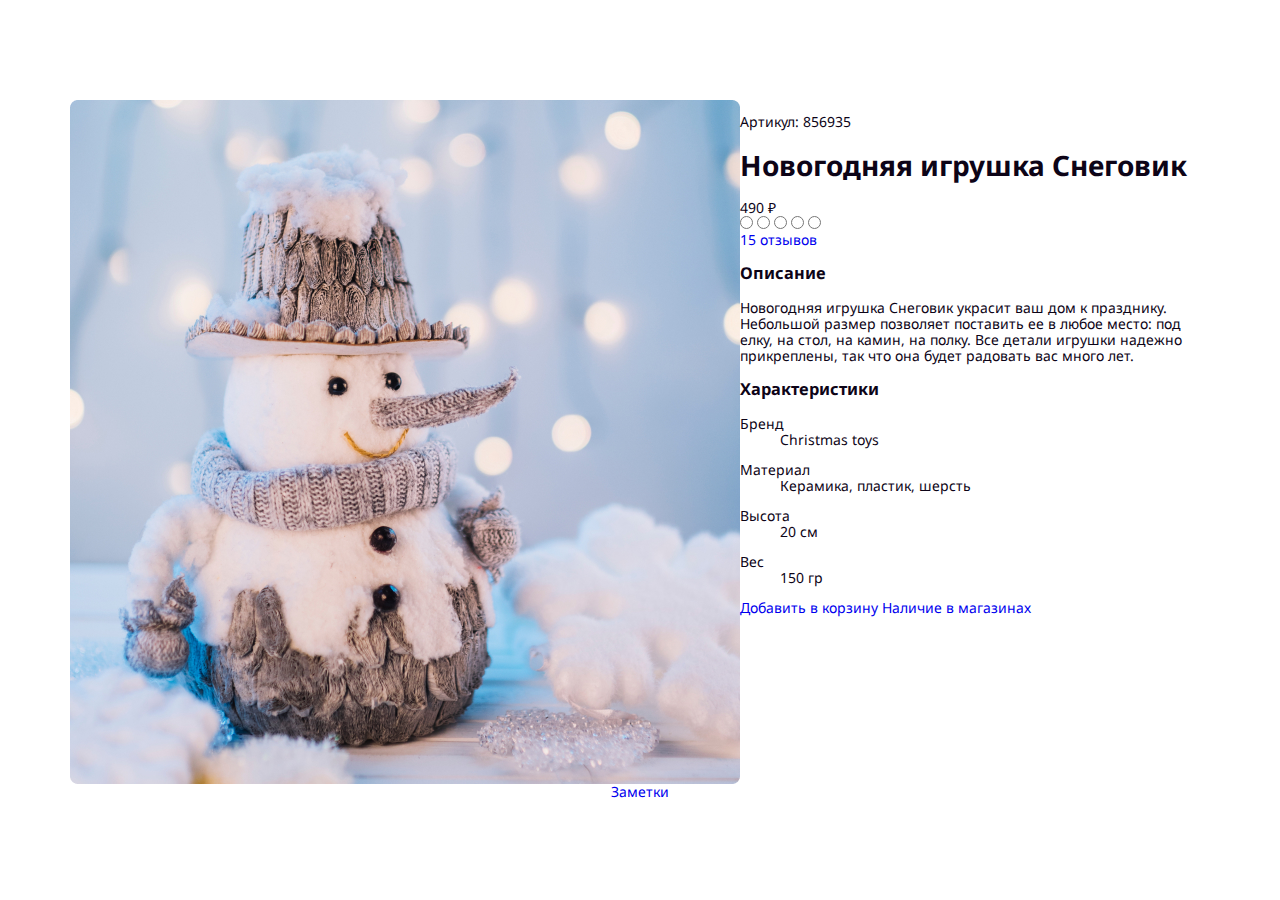
==== case-1/index.html @ 5279f248 "Добавляет правки общего оглавления списка навыков" ====
<!DOCTYPE html>
<html lang="ru">
<head>
  <meta charset="UTF-8">
  <meta http-equiv="X-UA-Compatible">
  <meta name="viewport" content="width=device-width, initial-scale=1.0">
  <title>Document</title>
  <link rel="preconnect" href="https://fonts.googleapis.com">
  <link rel="preconnect" href="https://fonts.gstatic.com" crossorigin>
  <link 
    href="https://fonts.googleapis.com/css2?family=Noto+Sans:wght@400;500;700&display=swap" 
    rel="stylesheet"
  >
  <link rel="stylesheet" href="../css/normalize.css">
  <link rel="stylesheet" href="css/case_1.css">
</head>
<body>
  <main class="case-1">
    <!-- Карточка -->
    <article class="card">
      <!-- Изображение -->
      <div class="card__img-wrap">
        <img 
          class="card__img"
          src="img/snowman.jpg" 
          width="670" height="684" 
          alt="Новогодняя игрушка Снеговик" 
          title="Новогодняя игрушка Снеговик"
        >
      </div>
      <!-- Информация -->
      <div class="card__info-wrap card-info">
        <p class="card-info__article">Артикул: 856935</p>
        <h1 class="card-info__title">Новогодняя игрушка Снеговик</h1>
        <div class="card-info__wrap1">
          <div class="card-info__price">490 &#8381;</div>
          <div class="card-info__rating rating">
            <!-- Установка рейтинга -->
            <div class="rating__area">
              <input type="radio" id="star-5" name="rating" value="5">
              <label for="star-5" title="Оценка «5»"></label>	
              <input type="radio" id="star-4" name="rating" value="4">
              <label for="star-4" title="Оценка «4»"></label>    
              <input type="radio" id="star-3" name="rating" value="3">
              <label for="star-3" title="Оценка «3»"></label>  
              <input type="radio" id="star-2" name="rating" value="2">
              <label for="star-2" title="Оценка «2»"></label>    
              <input type="radio" id="star-1" name="rating" value="1">
              <label for="star-1" title="Оценка «1»"></label>
            </div>
            <!-- Вывод рейтинга -->
            <div class="rating__result">
              <span class="active"></span>	
              <span class="active"></span>    
              <span class="active"></span>  
              <span></span>    
              <span></span>
            </div>
            <a class="card-info__link-to-reviews link" href="#">15 отзывов</a>
          </div>
        </div>
        <!-- Описание -->
        <div class="card-info__description description">
          <h3 class="description__title">Описание</h3>
          <p class="description__text">
            Новогодняя игрушка Снеговик украсит ваш дом
            к празднику. Небольшой размер позволяет поставить ее
            в любое место: под елку, на стол, на камин, на полку. Все детали игрушки 
            надежно прикреплены, так что она будет радовать вас много лет.
          </p>
        </div>
        <!-- Характеристики -->
        <div class="card-info__params params">
          <h3 class="params__title">Характеристики</h3>
          <dl class="params__list">
            <dt class="params__term">Бренд</dt>
            <dd class="params__value">Christmas toys</dd>
          </dl>
          <dl class="params__list">
            <dt class="params__term">Материал</dt>
            <dd class="params__value">Керамика, пластик, шерсть</dd>
          </dl>
          <dl class="params__list">
            <dt class="params__term">Высота</dt>
            <dd class="params__value">20 см</dd>
          </dl>
          <dl class="params__list">
            <dt class="params__term">Вес</dt>
            <dd class="params__value">150 гр</dd>
          </dl>
        </div>
        <!-- Ссылки -->
        <div class="card-info__buttons">
          <a href="#" class="button button--action card__button-add">
            Добавить в корзину
          </a>
          <a href="#" class="button button--arrow card__button-shop">
            Наличие в магазинах
          </a>
        </div>
      </div>
    </article>
    <a class="notes" href="notes.html">Заметки</a>
  </main>
</body>
</html>
---- case-1/css/case_1.css ----
/* Общие стили */

*, ** {
  box-sizing: border-box;
}

:root {
  --white: #ffffff;
  --main-text: #0D0417;
  --yellow: #F8D456;
  --gray: #797980;
  --l-gray: #B6B6BF;
}

html, body {
  width: 100%;
  height: 100%;
  margin: 0;
  padding: 0;
  background-color: var(--white);

  font-family: "Noto Sans", sans-serif;
  font-size: 14px;
  line-height: 19,6px;
  font-weight: 400;
  font-style: normal;
  color: var(--main-text);
}

a {
  text-decoration: none;
}

.case-1 {
  min-height: 100vh;
  display: flex;
  flex-direction: column;
  justify-content: center;
  align-items: center;
}

/* Карточка */

.card {
  display: flex;
  justify-content: space-between;
  align-items: flex-start;
}

/* Блок изображения */

.card__img-wrap {
  display: flex;
  max-width: 670px;
}

/* Блок инфо */

.card-info {
  max-width: 470px;
}

.card-info__article {
  
}
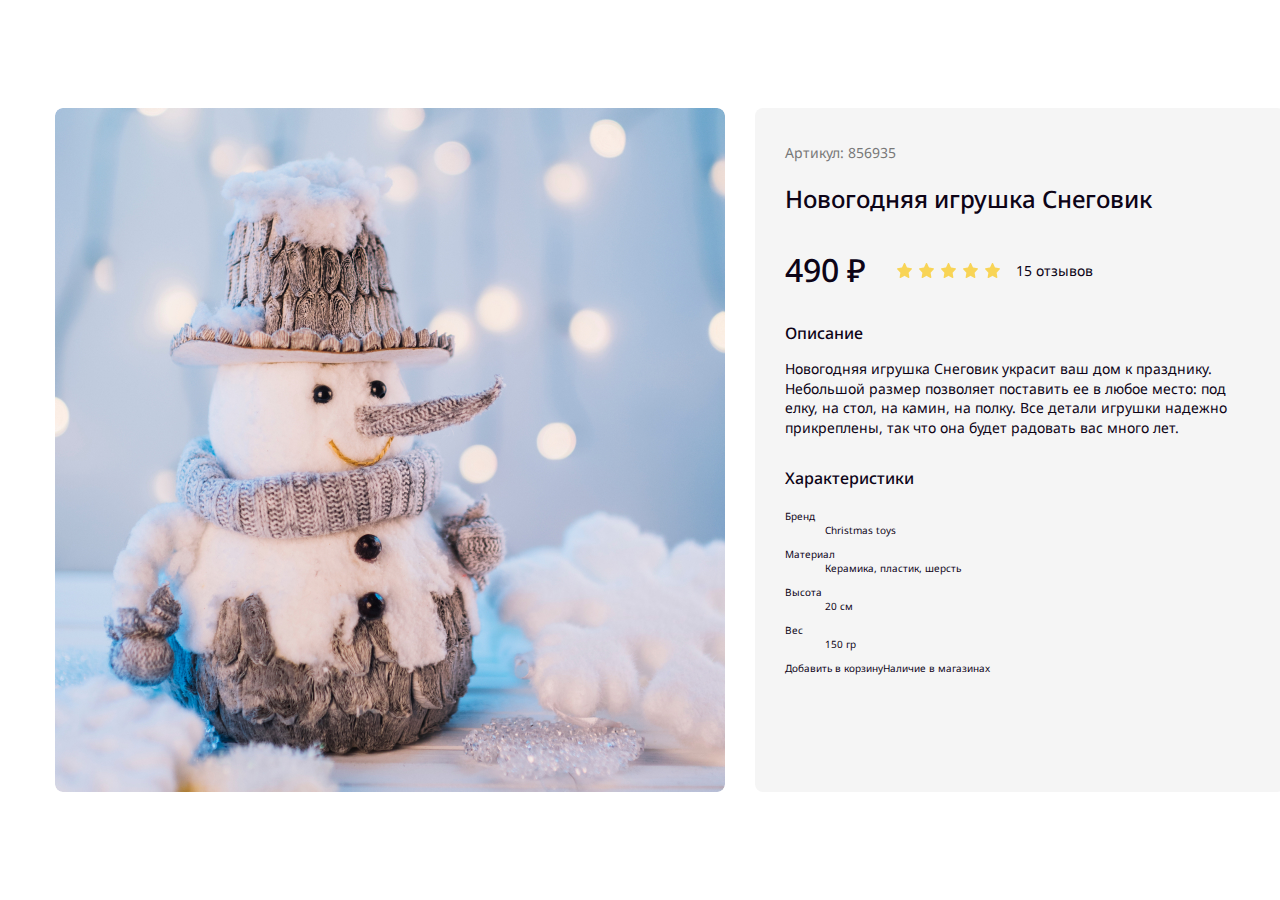
==== commit c26ace7d: "Добавляет часть стилей карточки снеговика" ====
--- a/case-1/index.html
+++ b/case-1/index.html
@@ -4,7 +4,7 @@
   <meta charset="UTF-8">
   <meta http-equiv="X-UA-Compatible">
   <meta name="viewport" content="width=device-width, initial-scale=1.0">
-  <title>Document</title>
+  <title>Карточка товара "Снеговик"</title>
   <link rel="preconnect" href="https://fonts.googleapis.com">
   <link rel="preconnect" href="https://fonts.gstatic.com" crossorigin>
   <link 
@@ -12,11 +12,10 @@
     rel="stylesheet"
   >
   <link rel="stylesheet" href="../css/normalize.css">
-  <link rel="stylesheet" href="css/case_1.css">
+  <link rel="stylesheet" href="css/main.css">
 </head>
 <body>
-  <main class="case-1">
-    <!-- Карточка -->
+  <main class="card-container">
     <article class="card">
       <!-- Изображение -->
       <div class="card__img-wrap">
@@ -32,32 +31,16 @@
       <div class="card__info-wrap card-info">
         <p class="card-info__article">Артикул: 856935</p>
         <h1 class="card-info__title">Новогодняя игрушка Снеговик</h1>
-        <div class="card-info__wrap1">
+        <div class="card-info__info">
           <div class="card-info__price">490 &#8381;</div>
-          <div class="card-info__rating rating">
-            <!-- Установка рейтинга -->
-            <div class="rating__area">
-              <input type="radio" id="star-5" name="rating" value="5">
-              <label for="star-5" title="Оценка «5»"></label>	
-              <input type="radio" id="star-4" name="rating" value="4">
-              <label for="star-4" title="Оценка «4»"></label>    
-              <input type="radio" id="star-3" name="rating" value="3">
-              <label for="star-3" title="Оценка «3»"></label>  
-              <input type="radio" id="star-2" name="rating" value="2">
-              <label for="star-2" title="Оценка «2»"></label>    
-              <input type="radio" id="star-1" name="rating" value="1">
-              <label for="star-1" title="Оценка «1»"></label>
-            </div>
-            <!-- Вывод рейтинга -->
-            <div class="rating__result">
-              <span class="active"></span>	
-              <span class="active"></span>    
-              <span class="active"></span>  
-              <span></span>    
-              <span></span>
-            </div>
-            <a class="card-info__link-to-reviews link" href="#">15 отзывов</a>
+          <div class="card-info__stars star-rate">
+            <img src="img/star.svg" alt="">
+            <img src="img/star.svg" alt="">
+            <img src="img/star.svg" alt="">
+            <img src="img/star.svg" alt="">
+            <img src="img/star.svg" alt="">
           </div>
+          <a class="link card-info__reviews" href="#">15 отзывов</a>
         </div>
         <!-- Описание -->
         <div class="card-info__description description">
@@ -100,7 +83,6 @@
         </div>
       </div>
     </article>
-    <a class="notes" href="notes.html">Заметки</a>
   </main>
 </body>
 </html>
--- a/case-1/css/main.css
+++ b/case-1/css/main.css
@@ -0,0 +1,183 @@
+/* Общие стили */
+
+*, ** {
+  box-sizing: border-box;
+}
+
+:root {
+  --white: #ffffff;
+  --main-text: #0D0417;
+  --yellow: #F8D456;
+  --gray: #797980;
+  --l-gray: #B6B6BF;
+  --info-color: #F5F5F5;
+}
+
+html, body {
+  width: 100%;
+  height: 100%;
+  margin: 0;
+  padding: 0;
+  background-color: var(--white);
+
+  font-family: "Noto Sans", sans-serif;
+  font-size: 10px;
+  line-height: 140%;
+  font-weight: 400;
+  font-style: normal;
+  color: var(--main-text);
+}
+
+a {
+  text-decoration: none;
+  color: inherit;
+}
+
+.link {
+  font-weight: 400;
+  font-size: 1.8rem;
+  line-height: 2.5rem;
+}
+
+.link:hover {
+  text-decoration: underline;
+  text-decoration-color: #000;
+}
+
+.link:visited {
+  color: #797980;
+}
+
+.link:focus {
+  text-decoration-color: var(--yellow);
+}
+
+.link[disabled] {
+  color: #B6B6BF;
+}
+
+.card-container {
+  min-height: 100vh;
+  display: flex;
+  flex-direction: column;
+  justify-content: center;
+  align-items: center;
+}
+
+/* Карточка */
+
+.card {
+  display: grid;
+  grid-template-columns: 67rem 47rem;
+  grid-column-gap: 3rem;
+}
+
+/* Блок изображения */
+
+.card__img-wrap {
+  display: flex;
+  max-width: 67rem;
+  object-fit: contain;
+}
+
+.card__img {
+  width: 67rem;
+  border-radius: 0.8rem;
+}
+
+/* Блок инфо */
+
+.card-info {
+  max-width: 47rem;
+  width: 47rem;
+
+  padding: 3.5rem 3rem;
+
+  background-color: var(--info-color);
+  border-radius: 0.8rem;
+}
+
+.card-info__article {
+  margin: 0;
+  margin-bottom: 2rem;
+
+  font-size: 1.4rem;
+  line-height: 1.9rem;
+  color: #787878;
+}
+
+.card-info__title {
+  margin: 0;
+  margin-bottom: 3.3rem;
+
+  font-weight: 500;
+  font-size: 2.4rem;
+  line-height: 3.3rem;
+}
+
+.card-info__info {
+  display: flex;
+  align-items: center;
+
+  margin-bottom: 3rem;
+}
+
+.card-info__price {
+  margin-right: 3rem;
+
+  font-weight: 500;
+  font-size: 3.2rem;
+  line-height: 4.4rem;
+}
+
+.star-rate {
+  display: flex;
+  align-items: center;
+}
+
+.star-rate img:not(:last-child) {
+  margin-right: 0.5rem;
+}
+
+.card-info__reviews {
+  margin-left: 1.5rem;
+  font-size: 1.4rem;
+  line-height: 1.9rem;
+}
+
+/* Описание */
+
+.description__title {
+  margin: 0;
+  margin-bottom: 1.5rem;
+
+  font-weight: 500;
+  font-size: 1.6rem;
+  line-height: 2.2rem;
+}
+
+.description__text {
+  margin: 0;
+  margin-bottom: 3rem;
+
+  font-size: 1.4rem;
+  line-height: 140%;
+}
+
+/* Характеристики */
+
+.params__title {
+  margin: 0;
+  margin-bottom: 2rem;
+
+  font-weight: 500;
+  font-size: 1.6rem;
+  line-height: 2.2rem;
+}
+
+/* Кнопки */
+
+.card-info__buttons {
+  display: flex;
+  align-items: center;
+}
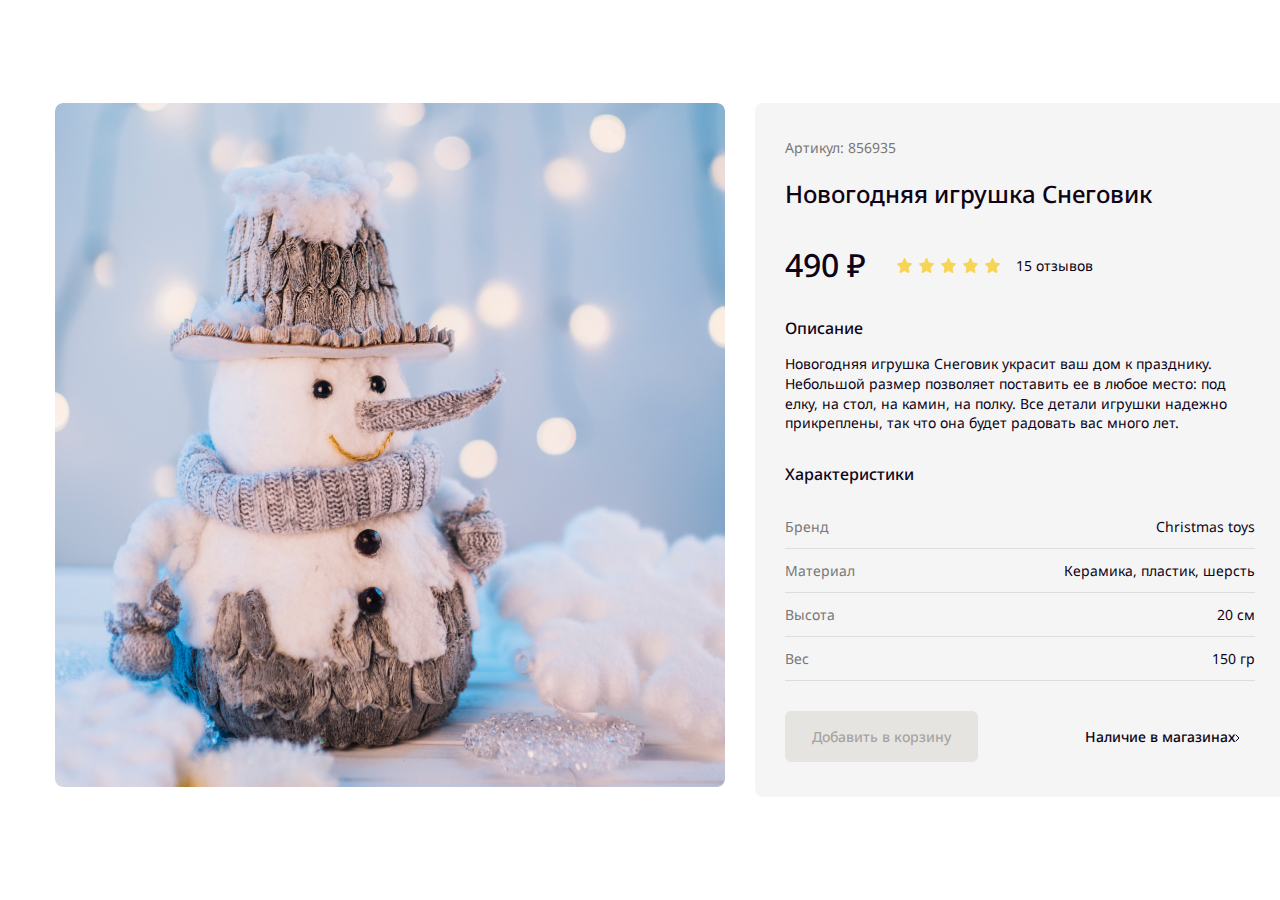
==== commit 7cd1739c: "Добавляет стили для кнопки действия" ====
--- a/case-1/index.html
+++ b/case-1/index.html
@@ -74,11 +74,16 @@
         </div>
         <!-- Ссылки -->
         <div class="card-info__buttons">
-          <a href="#" class="button button--action card__button-add">
+          <button disabled href="#" class="button button--action card__button">
             Добавить в корзину
-          </a>
-          <a href="#" class="button button--arrow card__button-shop">
+          </button>
+          <a href="#" class="button button--link card__button">
             Наличие в магазинах
+            <span class="button--link--arrow">
+              <svg width="5" height="8" viewBox="0 0 5 8" fill="none" xmlns="http://www.w3.org/2000/svg">
+                <path d="M1 1L4 4L1 7" stroke="#0D0417" stroke-linecap="round" stroke-linejoin="round"/>
+              </svg>
+            </span>
           </a>
         </div>
       </div>
--- a/case-1/css/main.css
+++ b/case-1/css/main.css
@@ -28,6 +28,8 @@
   color: var(--main-text);
 }
 
+/* Ссылки */
+
 a {
   text-decoration: none;
   color: inherit;
@@ -56,12 +58,64 @@
   color: #B6B6BF;
 }
 
+/* Контейнер карточек */
+
 .card-container {
   min-height: 100vh;
   display: flex;
   flex-direction: column;
   justify-content: center;
   align-items: center;
+}
+
+/* Кнопки */
+
+.button {
+  display: flex;
+  justify-content: center;
+  align-items: center;
+  background: none;
+
+  padding: 1.5rem;
+
+  font-weight: 500;
+  font-size: 1.4rem;
+  line-height: 1.9rem;
+  color: #0D0417;
+
+  border: none;
+  cursor: pointer;
+}
+
+.button--action {
+  padding-left: 2.6rem;
+  padding-right: 2.6rem;
+  background-color: var(--yellow);
+
+  border: 0.1rem solid var(--yellow);
+  border-radius: 0.6rem;
+}
+
+.button--action:hover {
+  background-color: transparent;
+  border-color: transparent;
+  outline: 2px solid var(--yellow);
+}
+
+.button--action[disabled] {
+  background-color: #E6E4E1;
+  color: #A6A5A2;
+  border-color: #E6E4E1;
+  outline: none;
+}
+
+.button--action:focus {
+  outline: none;
+  border-color: #0D0417;
+}
+
+.button--link {
+
 }
 
 /* Карточка */
@@ -175,9 +229,33 @@
   line-height: 2.2rem;
 }
 
+.params__list {
+  display: flex;
+  justify-content: space-between;
+  align-items: center;
+  margin: 0;
+  padding-top: 1.2rem;
+  padding-bottom: 1.2rem;
+
+  font-size: 1.4rem;
+  line-height: 1.9rem;
+
+  border-bottom: 0.1rem solid rgba(13, 4, 23, 0.1);
+}
+
+.params__term {
+  color: #787878;
+}
+
+.params__value {
+  color: #0D0417;
+}
+
 /* Кнопки */
 
 .card-info__buttons {
   display: flex;
-  align-items: center;
-}
+  justify-content: space-between;
+  align-items: center;
+  margin-top: 3rem;
+}
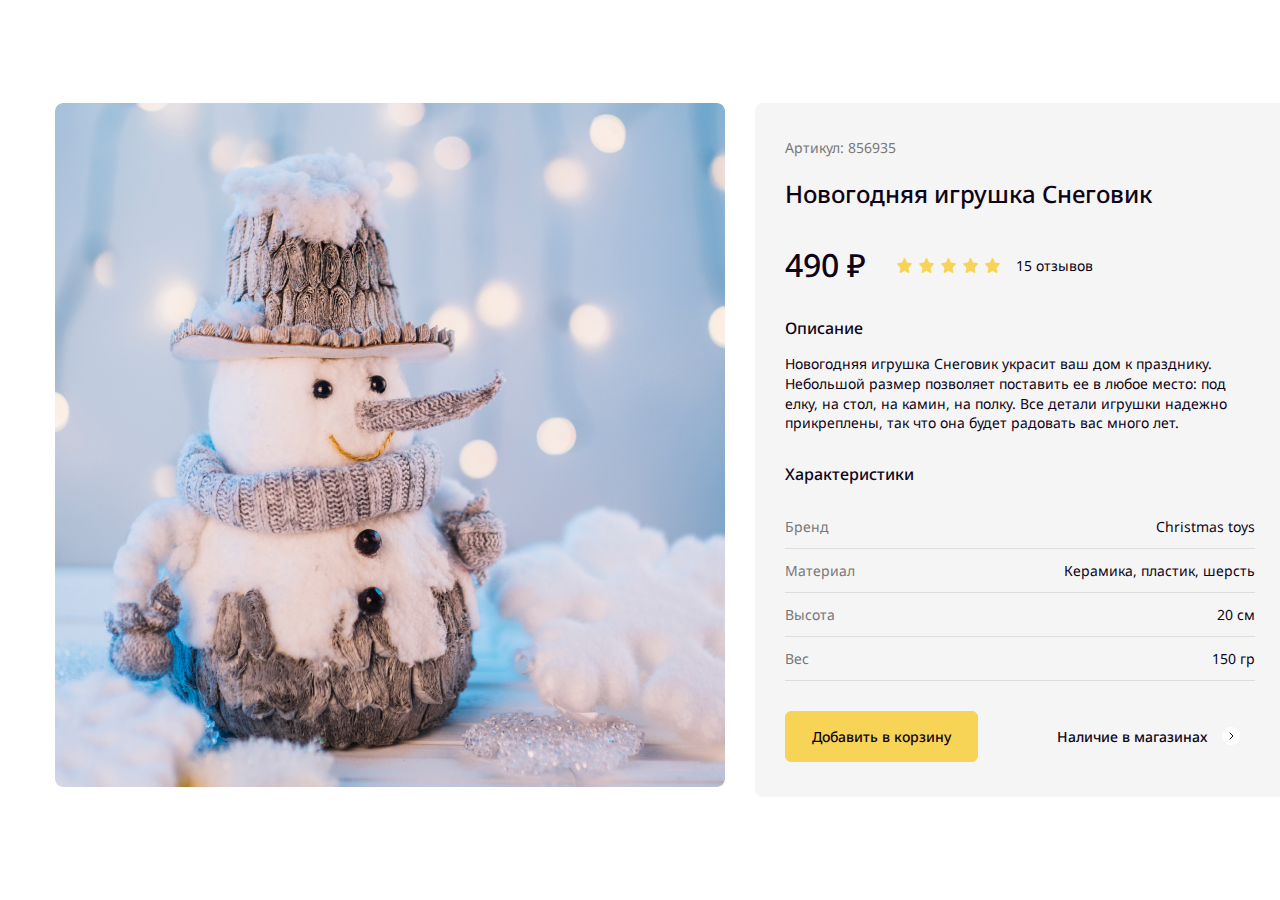
==== commit 5383fbdf: "Добавляет стили для кнопки-ссылки" ====
--- a/case-1/index.html
+++ b/case-1/index.html
@@ -74,7 +74,7 @@
         </div>
         <!-- Ссылки -->
         <div class="card-info__buttons">
-          <button disabled href="#" class="button button--action card__button">
+          <button href="#" class="button button--action card__button">
             Добавить в корзину
           </button>
           <a href="#" class="button button--link card__button">
--- a/case-1/css/main.css
+++ b/case-1/css/main.css
@@ -114,8 +114,29 @@
   border-color: #0D0417;
 }
 
-.button--link {
-
+.button--link:hover .button--link--arrow {
+  background-color: var(--yellow);
+}
+
+.button--link:visited {
+  color: #797980;
+}
+
+.button--link[disabled] {
+  color: #B6B6BF;
+}
+
+.button--link[disabled] .button--link--arrow {
+  background-color: #DEDEDE;
+}
+
+.button--link[disabled] .button--link--arrow path {
+  background-color: #DEDEDE;
+  stroke: #B6B6BF;
+}
+
+.button--link:focus {
+  text-decoration: 2px solid #F8D456;
 }
 
 /* Карточка */
@@ -259,3 +280,18 @@
   align-items: center;
   margin-top: 3rem;
 }
+
+.card__button:not(:last-child) {
+  margin-right: 3rem;
+}
+
+.button--link--arrow {
+  display: flex;
+  justify-content: center;
+  align-items: center;
+  width: 1.8rem;
+  height: 1.8rem;
+  margin-left: 1.5rem;
+  background-color: #fff;
+  border-radius: 50%;
+}
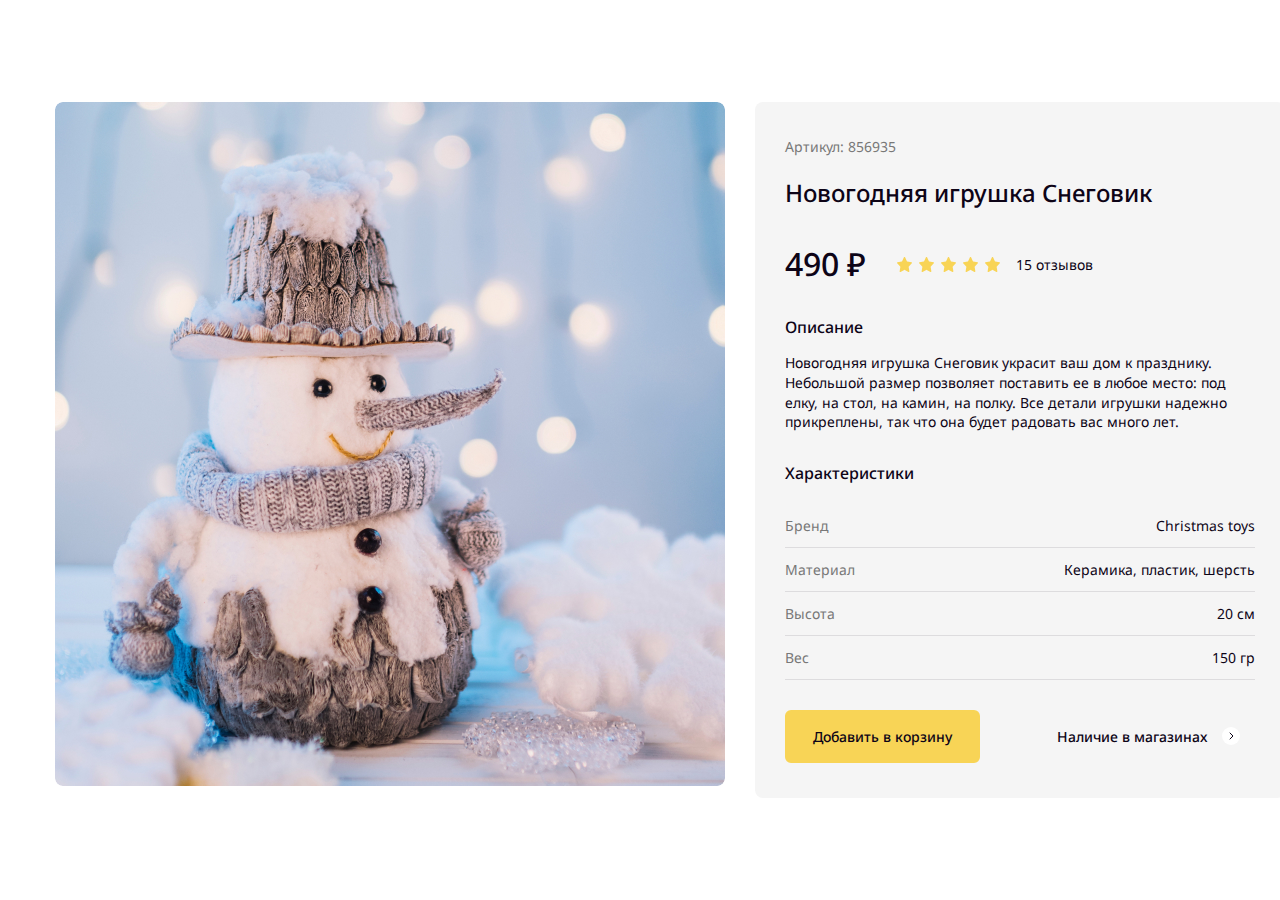
==== commit 435d6f7a: "Добавляет правки после проверки стилей" ====
--- a/case-1/index.html
+++ b/case-1/index.html
@@ -25,15 +25,16 @@
           width="670" height="684" 
           alt="Новогодняя игрушка Снеговик" 
           title="Новогодняя игрушка Снеговик"
+          aria-labelledby="img-main"
         >
       </div>
       <!-- Информация -->
       <div class="card__info-wrap card-info">
         <p class="card-info__article">Артикул: 856935</p>
-        <h1 class="card-info__title">Новогодняя игрушка Снеговик</h1>
+        <h1 class="card-info__title" id="img-main">Новогодняя игрушка Снеговик</h1>
         <div class="card-info__info">
           <div class="card-info__price">490 &#8381;</div>
-          <div class="card-info__stars star-rate">
+          <div class="card-info__stars star-rate" role="img" aria-label="Рейтинг 5 из 5">
             <img src="img/star.svg" alt="">
             <img src="img/star.svg" alt="">
             <img src="img/star.svg" alt="">
@@ -74,7 +75,7 @@
         </div>
         <!-- Ссылки -->
         <div class="card-info__buttons">
-          <button href="#" class="button button--action card__button">
+          <button href="#" class="button button--action card__button" type="button">
             Добавить в корзину
           </button>
           <a href="#" class="button button--link card__button">
--- a/case-1/css/main.css
+++ b/case-1/css/main.css
@@ -5,12 +5,16 @@
 }
 
 :root {
-  --white: #ffffff;
+  --white: #FFFFFF;
   --main-text: #0D0417;
   --yellow: #F8D456;
   --gray: #797980;
   --l-gray: #B6B6BF;
   --info-color: #F5F5F5;
+  --disabled-color: #E6E4E1;
+  --text-disabled: #A6A5A2;
+  --link-disabled-bg: #DEDEDE;
+  --article-color: #787878;
 }
 
 html, body {
@@ -39,23 +43,35 @@
   font-weight: 400;
   font-size: 1.8rem;
   line-height: 2.5rem;
+
+  outline: none;
+  text-decoration: none;
+
+  transition: all 0.2s ease-in-out 0s;
+}
+
+.link:visited {
+  color: var(--gray);
 }
 
 .link:hover {
-  text-decoration: underline;
-  text-decoration-color: #000;
-}
-
-.link:visited {
-  color: #797980;
-}
-
-.link:focus {
+  text-decoration-color: var(--main-text);
+  text-decoration-line: underline;
+  text-decoration-thickness: 0.1rem;
+  transition: all 0.2s ease-in-out 0s;
+}
+
+.link:focus,
+.link:active {
+  color: var(--main-text);
   text-decoration-color: var(--yellow);
-}
-
-.link[disabled] {
-  color: #B6B6BF;
+  text-decoration-line: underline;
+  text-decoration-thickness: 0.2rem;
+  transition: all 0.2s ease-in-out 0s;
+}
+
+.link:disabled {
+  color: var(--l-gray);
 }
 
 /* Контейнер карточек */
@@ -81,10 +97,22 @@
   font-weight: 500;
   font-size: 1.4rem;
   line-height: 1.9rem;
-  color: #0D0417;
+  color: var(--main-text);
 
   border: none;
   cursor: pointer;
+}
+
+.button:enabled:hover,
+.button:enabled:focus,
+.button:enabled:active {
+  transition: all 0.2s ease-in-out 0s;
+}
+
+.button:disabled {
+  border-color: var(--disabled-color);
+  background-color: var(--disabled-color);
+  color: var(--text-disabled);
 }
 
 .button--action {
@@ -92,51 +120,62 @@
   padding-right: 2.6rem;
   background-color: var(--yellow);
 
-  border: 0.1rem solid var(--yellow);
+  border: 0.2rem solid var(--yellow);
   border-radius: 0.6rem;
 }
 
-.button--action:hover {
-  background-color: transparent;
+.button--action:enabled:hover {
+  background-color: var(--white);
   border-color: transparent;
-  outline: 2px solid var(--yellow);
-}
-
-.button--action[disabled] {
-  background-color: #E6E4E1;
-  color: #A6A5A2;
-  border-color: #E6E4E1;
+  outline: 0.2rem solid var(--yellow);
+}
+
+.button--action:disabled {
+  background-color: var(--disabled-color);
+  color: var(--text-disabled);
+  border-color: var(--disabled-color);
   outline: none;
 }
 
-.button--action:focus {
+.button--action:enabled:focus,
+.button--action:enabled:active {
   outline: none;
-  border-color: #0D0417;
+  border: 0.1rem solid var(--main-text);
 }
 
 .button--link:hover .button--link--arrow {
   background-color: var(--yellow);
 }
 
+.button--link:hover .button--link--arrow path {
+  stroke: var(--white);
+}
+
 .button--link:visited {
-  color: #797980;
-}
-
-.button--link[disabled] {
-  color: #B6B6BF;
-}
-
-.button--link[disabled] .button--link--arrow {
-  background-color: #DEDEDE;
-}
-
-.button--link[disabled] .button--link--arrow path {
-  background-color: #DEDEDE;
-  stroke: #B6B6BF;
+  color: var(--gray);
+}
+
+.button--link:disabled {
+  color: var(--l-gray);
+}
+
+.button--link:disabled .button--link--arrow {
+  background-color: var(--link-disabled-bg);
+}
+
+.button--link:disabled .button--link--arrow path {
+  background-color: var(--link-disabled-bg);
+  stroke: var(--l-gray);
 }
 
 .button--link:focus {
-  text-decoration: 2px solid #F8D456;
+  text-decoration: 0.2rem solid var(--yellow);
+}
+
+.button:enabled:hover,
+.button:enabled:focus,
+.button:enabled:active {
+  transition: background-color, color, border 0.2s ease-in-out 0s;
 }
 
 /* Карточка */
@@ -150,14 +189,17 @@
 /* Блок изображения */
 
 .card__img-wrap {
-  display: flex;
+  display: block;
   max-width: 67rem;
   object-fit: contain;
+  border-radius: 0.8rem;
 }
 
 .card__img {
-  width: 67rem;
+  display: block;
   border-radius: 0.8rem;
+  max-width: 100%;
+  height: auto;
 }
 
 /* Блок инфо */
@@ -178,7 +220,7 @@
 
   font-size: 1.4rem;
   line-height: 1.9rem;
-  color: #787878;
+  color: var(--article-color);
 }
 
 .card-info__title {
@@ -265,11 +307,11 @@
 }
 
 .params__term {
-  color: #787878;
+  color: var(--article-color);
 }
 
 .params__value {
-  color: #0D0417;
+  color: var(--main-text);
 }
 
 /* Кнопки */
@@ -292,6 +334,6 @@
   width: 1.8rem;
   height: 1.8rem;
   margin-left: 1.5rem;
-  background-color: #fff;
+  background-color: var(--white);
   border-radius: 50%;
 }
